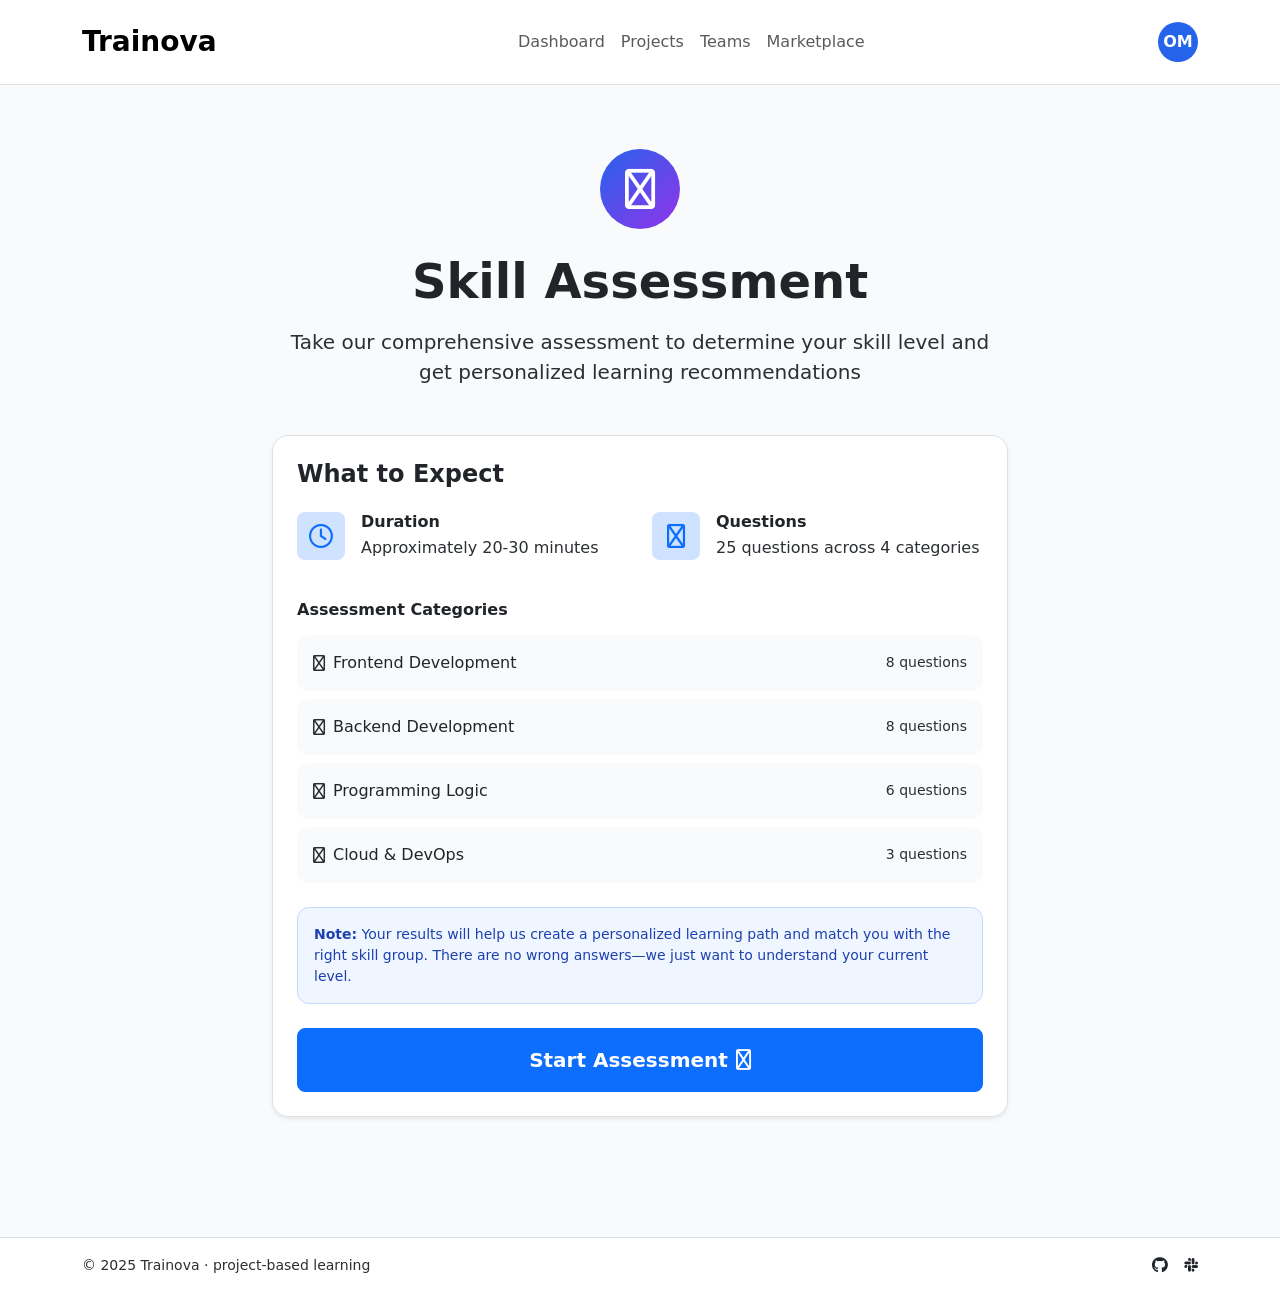
==== pages/assessment.html @ 009a998e "update project" ====
<!DOCTYPE html>
<html lang="en">
<head>
  <meta charset="UTF-8">
  <meta name="viewport" content="width=device-width, initial-scale=1.0">
  <title>Skill Assessment · Trainova</title>
  <link href="https://cdn.jsdelivr.net/npm/bootstrap@5.3.0-alpha1/dist/css/bootstrap.min.css" rel="stylesheet">
  <link rel="stylesheet" href="https://cdnjs.cloudflare.com/ajax/libs/font-awesome/6.0.0-beta3/css/all.min.css">
  <link rel="stylesheet" href="../style/assessment.css">
</head>
<body>

<!-- NAVBAR (matches other pages) -->
<nav class="navbar navbar-expand-lg bg-white border-bottom py-3">
  <div class="container">
    <a class="navbar-brand fw-bold fs-3" href="../index.html">Trainova</a>
    <button class="navbar-toggler" type="button" data-bs-toggle="collapse" data-bs-target="#navbarNav">
      <span class="navbar-toggler-icon"></span>
    </button>
    <div class="collapse navbar-collapse justify-content-center" id="navbarNav">
      <ul class="navbar-nav">
        <li class="nav-item"><a class="nav-link" href="dashboard.html">Dashboard</a></li>
        <li class="nav-item"><a class="nav-link" href="project.html">Projects</a></li>
        <li class="nav-item"><a class="nav-link" href="team.html">Teams</a></li>
        <li class="nav-item"><a class="nav-link" href="marketplace.html">Marketplace</a></li>
      </ul>
    </div>
    <div class="ms-2 d-flex align-items-center">
      <span class="profile-circle">OM</span>
    </div>
  </div>
</nav>

<!-- ASSESSMENT PAGE CONTENT -->
<div class="container py-5 my-3">
  
  <div id="startScreen">
    <div class="row justify-content-center">
      <div class="col-lg-8">
        <!-- header icon -->
        <div class="gradient-circle mb-4">
          <i class="fa-regular fa-trophy fs-1 text-white"></i>
        </div>
        <h1 class="display-5 fw-bold text-center mb-3">Skill Assessment</h1>
        <p class="lead text-secondary-emphasis text-center mb-5">
          Take our comprehensive assessment to determine your skill level and get personalized learning recommendations
        </p>

        <!-- info card -->
        <div class="card border rounded-4 shadow-sm p-4 mb-4">
          <h4 class="fw-semibold mb-4">What to Expect</h4>
          <div class="row g-4 mb-4">
            <div class="col-md-6">
              <div class="d-flex gap-3">
                <div class="bg-primary-subtle text-primary rounded-3 d-flex align-items-center justify-content-center" style="width: 3rem; height: 3rem;">
                  <i class="fa-regular fa-clock fs-4"></i>
                </div>
                <div>
                  <h6 class="fw-semibold mb-1">Duration</h6>
                  <p class="text-secondary-emphasis">Approximately 20-30 minutes</p>
                </div>
              </div>
            </div>
            <div class="col-md-6">
              <div class="d-flex gap-3">
                <div class="bg-primary-subtle text-primary rounded-3 d-flex align-items-center justify-content-center" style="width: 3rem; height: 3rem;">
                  <i class="fa-regular fa-code fs-4"></i>
                </div>
                <div>
                  <h6 class="fw-semibold mb-1">Questions</h6>
                  <p class="text-secondary-emphasis">25 questions across 4 categories</p>
                </div>
              </div>
            </div>
          </div>

          <h6 class="fw-semibold mb-3">Assessment Categories</h6>
          <div class="vstack gap-2 mb-4">
            <div class="category-item">
              <div class="d-flex align-items-center gap-2">
                <i class="fa-regular fa-palette text-secondary-emphasis"></i>
                <span class="fw-medium">Frontend Development</span>
              </div>
              <span class="small text-secondary-emphasis">8 questions</span>
            </div>
            <div class="category-item">
              <div class="d-flex align-items-center gap-2">
                <i class="fa-regular fa-database text-secondary-emphasis"></i>
                <span class="fw-medium">Backend Development</span>
              </div>
              <span class="small text-secondary-emphasis">8 questions</span>
            </div>
            <div class="category-item">
              <div class="d-flex align-items-center gap-2">
                <i class="fa-regular fa-code text-secondary-emphasis"></i>
                <span class="fw-medium">Programming Logic</span>
              </div>
              <span class="small text-secondary-emphasis">6 questions</span>
            </div>
            <div class="category-item">
              <div class="d-flex align-items-center gap-2">
                <i class="fa-regular fa-cloud text-secondary-emphasis"></i>
                <span class="fw-medium">Cloud & DevOps</span>
              </div>
              <span class="small text-secondary-emphasis">3 questions</span>
            </div>
          </div>

          <!-- note -->
          <div class="note-box mb-4">
            <p class="small mb-0">
              <strong>Note:</strong> Your results will help us create a personalized learning path and match you with the right skill group. There are no wrong answers—we just want to understand your current level.
            </p>
          </div>

          <!-- start button -->
          <button class="btn btn-primary btn-lg w-100 py-3 fw-semibold d-flex align-items-center justify-content-center gap-2" onclick="showQuestionScreen()">
            Start Assessment <i class="fa-regular fa-arrow-right"></i>
          </button>
        </div>
      </div>
    </div>
  </div>

  <!-- QUESTION SCREEN (hidden initially) -->
  <div id="questionScreen" style="display: none;">
    <div class="row justify-content-center">
      <div class="col-lg-7">
        <!-- progress bar -->
        <div class="mb-4">
          <div class="d-flex align-items-center justify-content-between small text-secondary-emphasis mb-2">
            <span>Question <span id="currentQNum">1</span> of <span id="totalQNum">5</span></span>
            <span id="progressPercent">20%</span>
          </div>
          <div class="progress progress-custom">
            <div class="progress-bar progress-bar-custom" id="progressBar" role="progressbar" style="width: 20%;"></div>
          </div>
        </div>

        <!-- question card -->
        <div class="card border rounded-4 shadow-sm p-4 mb-4">
          <div class="d-inline-block bg-primary-subtle text-primary rounded-pill px-3 py-1 small fw-semibold mb-3" id="questionCategory">
            Frontend Development
          </div>
          <h4 class="fw-semibold mb-4" id="questionText">
            What is the Virtual DOM in React?
          </h4>

          <div class="vstack gap-2" id="optionsContainer">
            <!-- options will be populated by JS -->
          </div>
        </div>

        <!-- navigation -->
        <div class="d-flex align-items-center justify-content-between">
          <button class="btn btn-outline-secondary px-4 py-2 d-flex align-items-center gap-2" id="prevBtn" onclick="prevQuestion()" disabled>
            <i class="fa-regular fa-arrow-left"></i> Previous
          </button>

          <div class="d-flex gap-1" id="dotIndicators">
            <!-- dots generated by js -->
          </div>

          <button class="btn btn-primary px-4 py-2 d-flex align-items-center gap-2" id="nextBtn" onclick="nextQuestion()" disabled>
            Next <i class="fa-regular fa-arrow-right"></i>
          </button>
        </div>
      </div>
    </div>
  </div>
</div>

<!-- footer -->
<footer class="bg-white border-top py-3 mt-5">
  <div class="container d-flex justify-content-between align-items-center">
    <span class="text-secondary-emphasis small">© 2025 Trainova · project‑based learning</span>
    <span><i class="fa-brands fa-github ms-3"></i><i class="fa-brands fa-slack ms-3"></i></span>
  </div>
</footer>

<script src="https://cdn.jsdelivr.net/npm/bootstrap@5.3.0-alpha1/dist/js/bootstrap.bundle.min.js"></script>
<script src="../js/assessment.js"></script>
</body>
</html>
---- style/assessment.css ----
* {
       font-family: 'Inter', system-ui, -apple-system, sans-serif;
   }

   body {
       background-color: #f8fafc;
   }

   .gradient-circle {
       width: 5rem;
       height: 5rem;
       background: linear-gradient(135deg, #2563eb, #9333ea);
       border-radius: 50%;
       display: flex;
       align-items: center;
       justify-content: center;
       margin: 0 auto;
   }

   .category-item {
       background-color: #f8fafc;
       border-radius: 0.75rem;
       padding: 1rem;
       display: flex;
       align-items: center;
       justify-content: space-between;
   }

   .note-box {
       background-color: #eff6ff;
       border: 1px solid #bfdbfe;
       border-radius: 0.75rem;
       padding: 1rem;
       color: #1e40af;
   }

   .progress-custom {
       height: 0.5rem;
       background-color: #e2e8f0;
       border-radius: 999px;
   }

   .progress-bar-custom {
       background: linear-gradient(90deg, #2563eb, #9333ea);
       border-radius: 999px;
   }

   .question-option {
       width: 100%;
       display: flex;
       align-items: center;
       gap: 1rem;
       padding: 1rem;
       border: 2px solid #e2e8f0;
       border-radius: 0.75rem;
       background: white;
       transition: all 0.1s;
       text-align: left;
   }

   .question-option:hover {
       border-color: #94a3b8;
   }

   .question-option.selected {
       border-color: #2563eb;
       background-color: #eff6ff;
   }

   .question-option:disabled {
       opacity: 0.6;
       cursor: not-allowed;
   }

   .dot-indicator {
       width: 0.5rem;
       height: 0.5rem;
       border-radius: 50%;
       background-color: #e2e8f0;
       transition: all 0.2s;
   }

   .dot-indicator.active {
       width: 1.5rem;
       background-color: #2563eb;
       border-radius: 999px;
   }

   .dot-indicator.answered {
       background-color: #93c5fd;
   }

   .profile-circle {
       width: 40px;
       height: 40px;
       background: #2563eb;
       color: white;
       border-radius: 50%;
       display: flex;
       align-items: center;
       justify-content: center;
       font-weight: 600;
   }
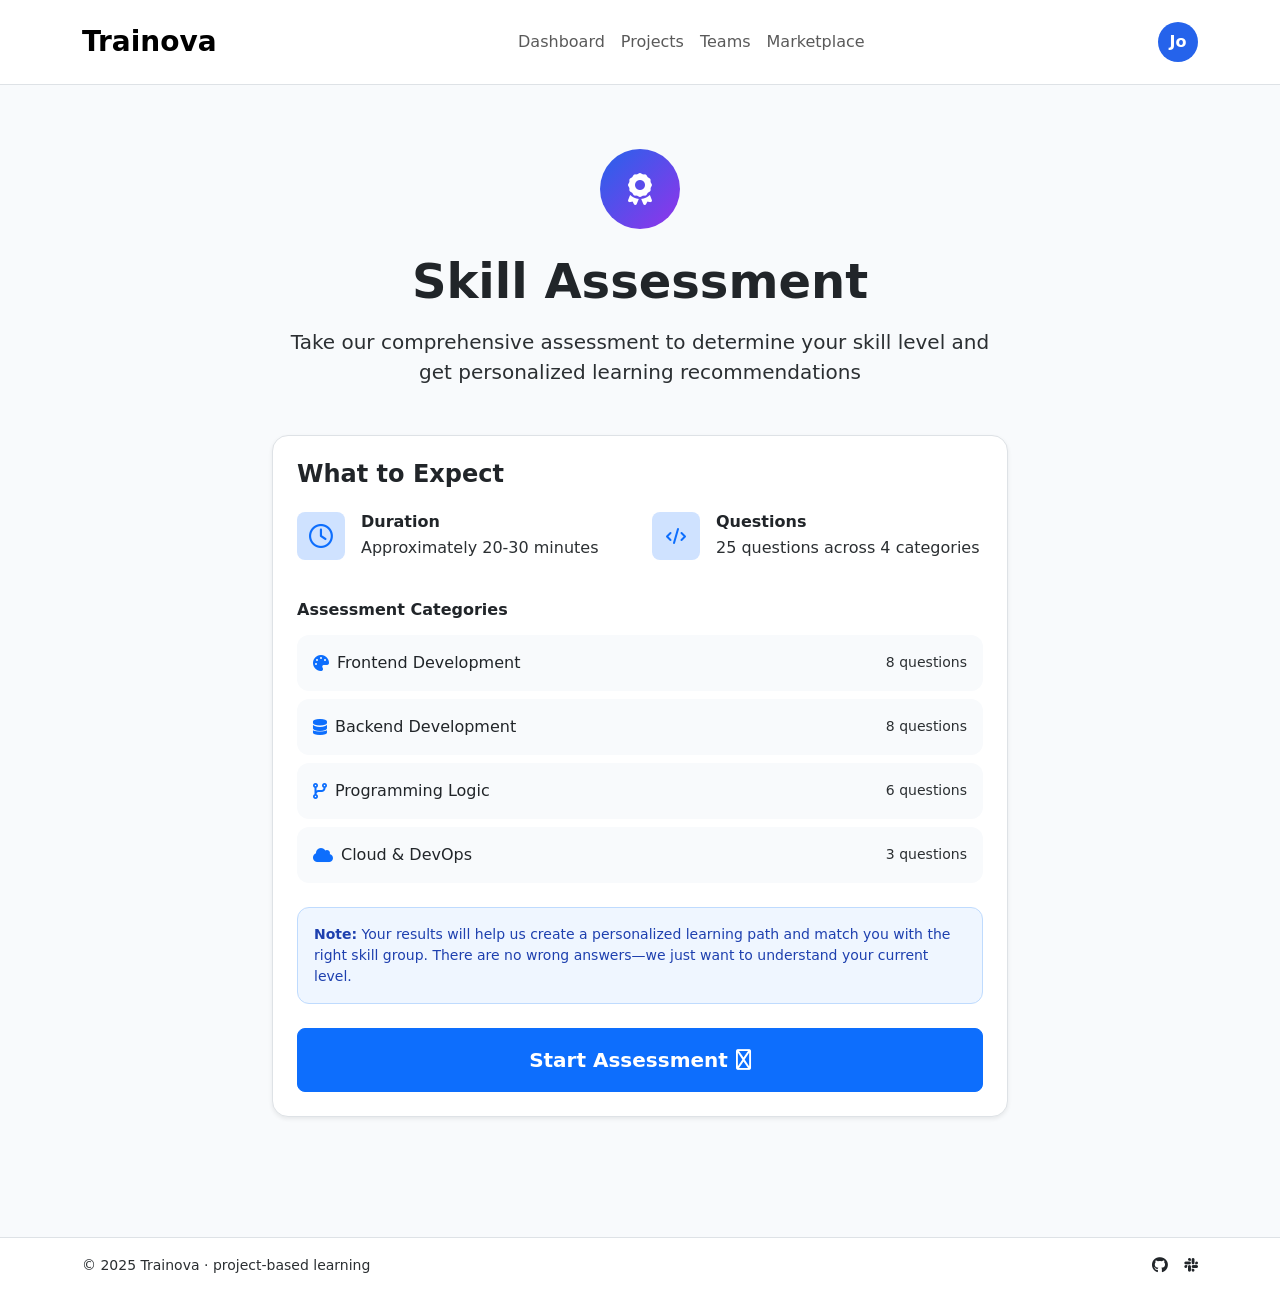
==== commit 700fb1fa: "update project2" ====
--- a/pages/assessment.html
+++ b/pages/assessment.html
@@ -26,7 +26,7 @@
       </ul>
     </div>
     <div class="ms-2 d-flex align-items-center">
-      <span class="profile-circle">OM</span>
+      <span class="profile-circle">Jo</span>
     </div>
   </div>
 </nav>
@@ -39,7 +39,7 @@
       <div class="col-lg-8">
         <!-- header icon -->
         <div class="gradient-circle mb-4">
-          <i class="fa-regular fa-trophy fs-1 text-white"></i>
+          <i class="fa-solid fa-award fa-2xl" style="color: rgb(255, 255, 255);"></i>
         </div>
         <h1 class="display-5 fw-bold text-center mb-3">Skill Assessment</h1>
         <p class="lead text-secondary-emphasis text-center mb-5">
@@ -64,7 +64,7 @@
             <div class="col-md-6">
               <div class="d-flex gap-3">
                 <div class="bg-primary-subtle text-primary rounded-3 d-flex align-items-center justify-content-center" style="width: 3rem; height: 3rem;">
-                  <i class="fa-regular fa-code fs-4"></i>
+                  <i class="fa-solid fa-code" style="color: rgb(13, 110, 253);"></i>
                 </div>
                 <div>
                   <h6 class="fw-semibold mb-1">Questions</h6>
@@ -78,28 +78,28 @@
           <div class="vstack gap-2 mb-4">
             <div class="category-item">
               <div class="d-flex align-items-center gap-2">
-                <i class="fa-regular fa-palette text-secondary-emphasis"></i>
+              <i class="fa-solid fa-palette" style="color: rgb(13, 110, 253);"></i>
                 <span class="fw-medium">Frontend Development</span>
               </div>
               <span class="small text-secondary-emphasis">8 questions</span>
             </div>
             <div class="category-item">
               <div class="d-flex align-items-center gap-2">
-                <i class="fa-regular fa-database text-secondary-emphasis"></i>
+               <i class="fa-solid fa-database" style="color: rgb(13, 110, 253);"></i>
                 <span class="fw-medium">Backend Development</span>
               </div>
               <span class="small text-secondary-emphasis">8 questions</span>
             </div>
             <div class="category-item">
               <div class="d-flex align-items-center gap-2">
-                <i class="fa-regular fa-code text-secondary-emphasis"></i>
+               <i class="fa-solid fa-code-branch" style="color: rgb(13, 110, 253);"></i>
                 <span class="fw-medium">Programming Logic</span>
               </div>
               <span class="small text-secondary-emphasis">6 questions</span>
             </div>
             <div class="category-item">
               <div class="d-flex align-items-center gap-2">
-                <i class="fa-regular fa-cloud text-secondary-emphasis"></i>
+             <i class="fa-solid fa-cloud" style="color: rgb(13, 110, 253);"></i>
                 <span class="fw-medium">Cloud & DevOps</span>
               </div>
               <span class="small text-secondary-emphasis">3 questions</span>
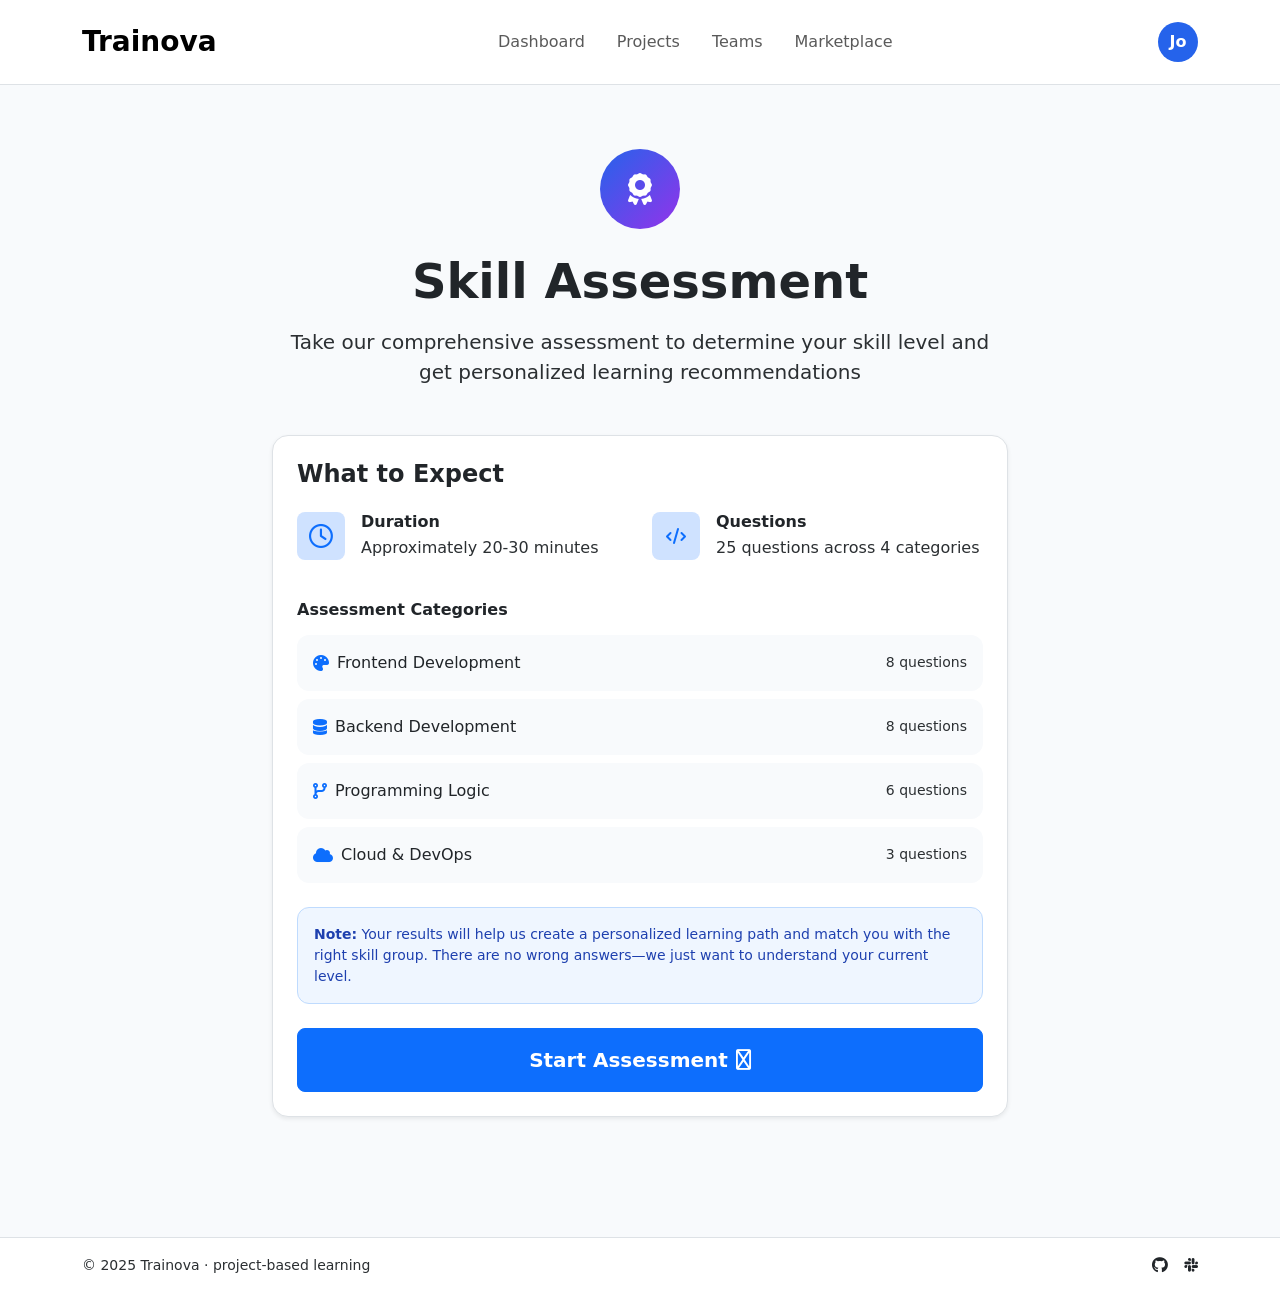
==== commit 355c63ac: "update to responsive" ====
--- a/pages/assessment.html
+++ b/pages/assessment.html
@@ -10,25 +10,28 @@
 </head>
 <body>
 
-<!-- NAVBAR (matches other pages) -->
 <nav class="navbar navbar-expand-lg bg-white border-bottom py-3">
-  <div class="container">
-    <a class="navbar-brand fw-bold fs-3" href="../index.html">Trainova</a>
-    <button class="navbar-toggler" type="button" data-bs-toggle="collapse" data-bs-target="#navbarNav">
-      <span class="navbar-toggler-icon"></span>
-    </button>
-    <div class="collapse navbar-collapse justify-content-center" id="navbarNav">
-      <ul class="navbar-nav">
-        <li class="nav-item"><a class="nav-link" href="dashboard.html">Dashboard</a></li>
-        <li class="nav-item"><a class="nav-link" href="project.html">Projects</a></li>
-        <li class="nav-item"><a class="nav-link" href="team.html">Teams</a></li>
-        <li class="nav-item"><a class="nav-link" href="marketplace.html">Marketplace</a></li>
-      </ul>
+    <div class="container">
+        <a class="navbar-brand fw-bold fs-3" href="../index.html">
+            Trainova
+        </a>
+
+        <div class="d-flex align-items-center order-lg-3">
+            <div class="profile-circle me-2 me-lg-0">Jo</div>
+            
+            <button class="navbar-toggler ms-2" type="button" data-bs-toggle="collapse" data-bs-target="#navbarNav">
+                <span class="navbar-toggler-icon"></span>
+            </button>
+        </div>
+
+        <div class="collapse navbar-collapse justify-content-center order-lg-2" id="navbarNav">
+            <ul class="navbar-nav text-center"> <li class="nav-item"><a class="nav-link px-3" href="dashboard.html">Dashboard</a></li>
+                <li class="nav-item"><a class="nav-link px-3" href="project.html">Projects</a></li>
+                <li class="nav-item"><a class="nav-link px-3" href="team.html">Teams</a></li>
+                <li class="nav-item"><a class="nav-link px-3" href="marketplace.html">Marketplace</a></li>
+            </ul>
+        </div>
     </div>
-    <div class="ms-2 d-flex align-items-center">
-      <span class="profile-circle">Jo</span>
-    </div>
-  </div>
 </nav>
 
 <!-- ASSESSMENT PAGE CONTENT -->
--- a/style/assessment.css
+++ b/style/assessment.css
@@ -100,4 +100,14 @@
        align-items: center;
        justify-content: center;
        font-weight: 600;
-   }+   }
+
+
+@media (max-width: 991.98px) {
+    .nav-link {
+        padding: 10px 0;
+        margin-top: 10px ;
+        border-bottom: 1px solid #f8f9fa;
+        text-align: end;
+    }
+}
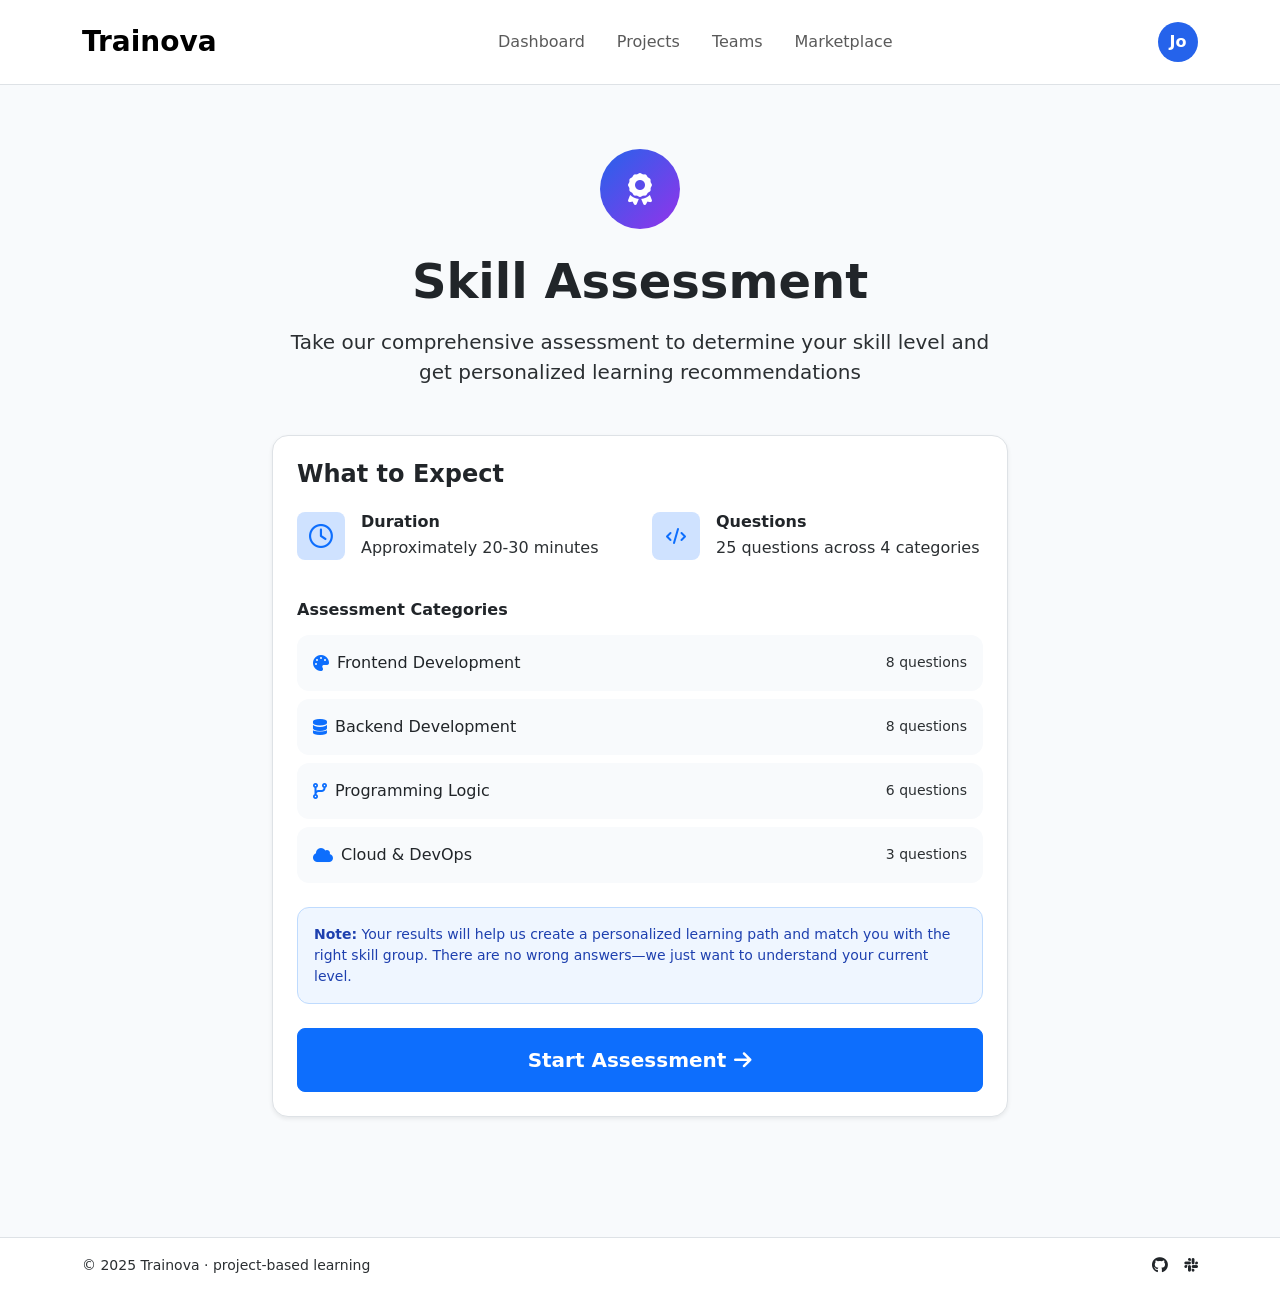
==== commit 67cb32e4: "update linkedin" ====
--- a/pages/assessment.html
+++ b/pages/assessment.html
@@ -118,7 +118,7 @@
 
           <!-- start button -->
           <button class="btn btn-primary btn-lg w-100 py-3 fw-semibold d-flex align-items-center justify-content-center gap-2" onclick="showQuestionScreen()">
-            Start Assessment <i class="fa-regular fa-arrow-right"></i>
+            Start Assessment <i class="fa-solid fa-arrow-right"></i>
           </button>
         </div>
       </div>
@@ -157,7 +157,7 @@
         <!-- navigation -->
         <div class="d-flex align-items-center justify-content-between">
           <button class="btn btn-outline-secondary px-4 py-2 d-flex align-items-center gap-2" id="prevBtn" onclick="prevQuestion()" disabled>
-            <i class="fa-regular fa-arrow-left"></i> Previous
+            <i class="fa-solid fa-arrow-left"></i> Previous
           </button>
 
           <div class="d-flex gap-1" id="dotIndicators">
@@ -165,7 +165,7 @@
           </div>
 
           <button class="btn btn-primary px-4 py-2 d-flex align-items-center gap-2" id="nextBtn" onclick="nextQuestion()" disabled>
-            Next <i class="fa-regular fa-arrow-right"></i>
+            Next <i class="fa-solid fa-arrow-right"></i>
           </button>
         </div>
       </div>
